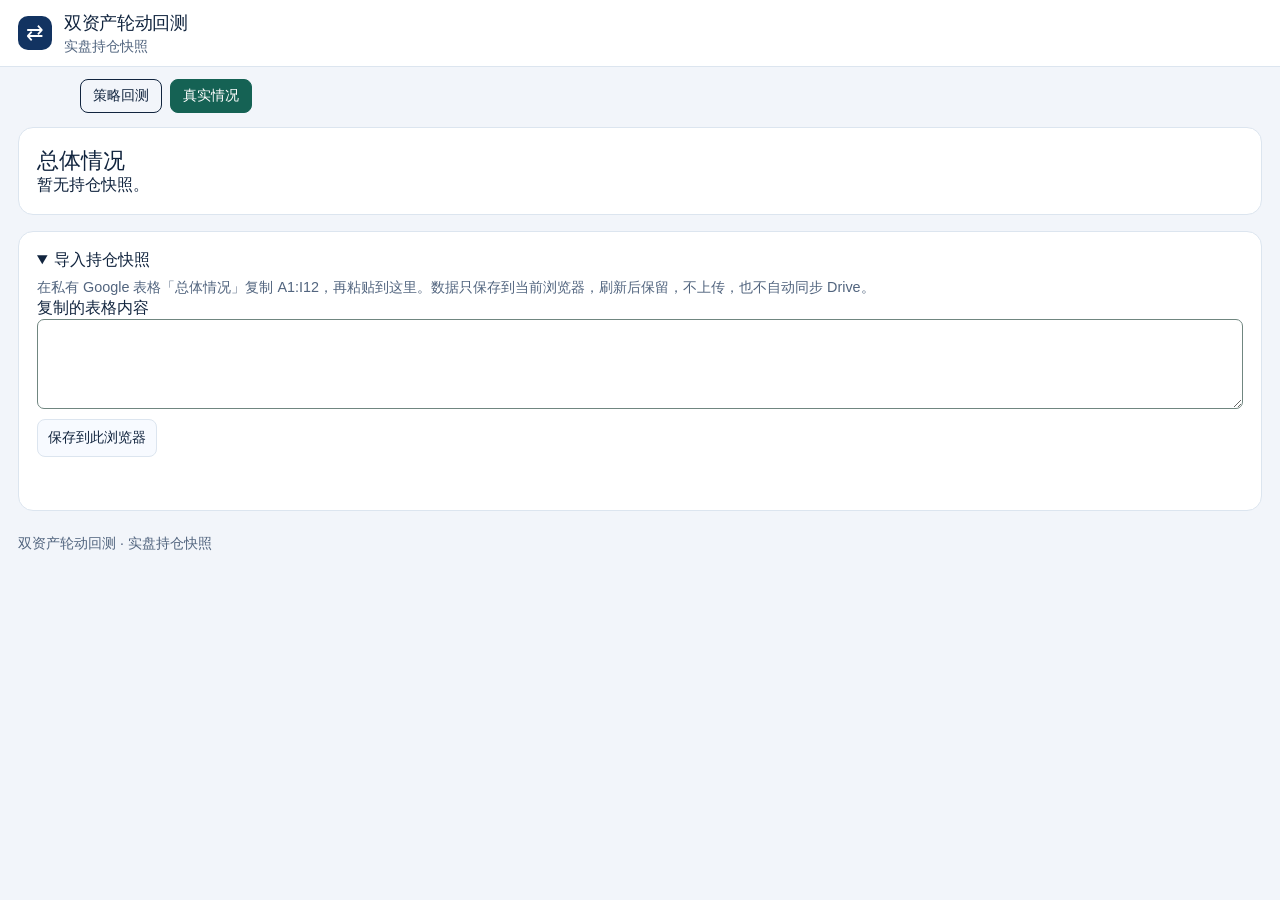
==== live.html @ f62b2417 "Add local-only live holdings view" ====
<!doctype html><html lang="zh-Hans"><head><meta charset="utf-8"><meta name="viewport" content="width=device-width,initial-scale=1"><meta http-equiv="Content-Security-Policy" content="default-src 'none'; script-src 'self'; style-src 'self'; connect-src 'none'; base-uri 'none'; form-action 'none'"><title>真实情况｜双资</title><link rel="stylesheet" href="style-free-pair.css"><link rel="stylesheet" href="live-snapshot.css"><script src="live-snapshot.js" defer></script></head><body><header><div class="shell brand"><span class="logo" aria-hidden="true">⇄</span><div class="brand-copy"><h1>双资产轮动回测</h1><p class="period">实盘持仓快照</p></div></div></header>
<nav class="shell workspace-tabs" aria-label="双资工作区"><a href="./">策略回测</a><a href="live.html" aria-current="page">真实情况</a></nav>
<main class="shell">
<section class="panel live-card"><h2>总体情况</h2><p id="snapshot-empty">暂无持仓快照。</p><div id="snapshot-view" hidden><p class="muted" id="snapshot-date"></p><dl class="live-kpis" id="snapshot-totals"></dl><div class="scroll"><table aria-label="实盘持仓"><thead><tr><th>标的</th><th>持仓</th><th>可卖</th><th>现价</th><th>券商成本</th><th>市值</th><th>持仓盈亏</th><th>持仓收益率</th></tr></thead><tbody id="snapshot-positions"></tbody></table></div></div></section>
<section class="panel live-card"><details id="snapshot-import" open><summary><strong>导入持仓快照</strong></summary><p class="muted">在私有 Google 表格「总体情况」复制 A1:I12，再粘贴到这里。数据只保存到当前浏览器，刷新后保留，不上传，也不自动同步 Drive。</p><label for="snapshot-input">复制的表格内容</label><textarea id="snapshot-input" rows="4" autocomplete="off" spellcheck="false"></textarea><div><button id="snapshot-save" type="button">保存到此浏览器</button><button id="snapshot-clear" type="button" hidden>清除浏览器副本</button></div></details><p id="snapshot-status" class="live-status" role="status" aria-live="polite"></p></section>
<noscript>请启用 JavaScript 导入本机持仓快照。</noscript></main><footer class="shell">双资产轮动回测 · 实盘持仓快照</footer></body></html>
---- style-free-pair.css ----
:root{color-scheme:light;--bg:#f2f5fa;--ink:#11243e;--muted:#52657f;--line:#dce5ef;--blue:#1555bd;--soft:#edf4ff;--orange:#a34a1c;font-family:Inter,-apple-system,BlinkMacSystemFont,"PingFang SC","Microsoft YaHei",sans-serif;color:var(--ink);background:var(--bg);font-synthesis:none}*{box-sizing:border-box}body{margin:0;font-size:1rem}h1,h2,p{margin:0}button,input{font:inherit}button{cursor:pointer;color:inherit}a{color:var(--blue);text-underline-offset:3px}.shell{width:min(1120px,calc(100% - 48px));margin-inline:auto}header{background:white;border-bottom:1px solid var(--line)}.brand{display:flex;gap:12px;align-items:center;min-height:62px;font-weight:750}.brand small{margin-left:10px;font-weight:500;color:var(--muted);font-size:.875rem}.logo{display:grid;place-items:center;border-radius:10px;background:#123361;color:white;width:34px;height:34px;font-size:1.3rem}.scope{margin-left:auto;color:#365679;background:#edf3fa;padding:6px 10px;border-radius:20px;font-size:.875rem}.intro{padding:40px 0 24px}.eyebrow{color:#315e9b;font-size:.875rem;font-weight:750;letter-spacing:.1em}.intro h1{font-size:clamp(2rem,5vw,3.4rem);line-height:1.1;margin:10px 0 12px;letter-spacing:-.05em}.subtitle{font-size:1.14rem;font-weight:650}.period{color:var(--muted);margin-top:9px;font-size:.94rem}.panel{background:white;border:1px solid var(--line);border-radius:15px}.controls,.chart-panel,.table-panel,.note{padding:22px;margin-bottom:16px}.ctl,.section-top{display:flex;justify-content:space-between;align-items:center;gap:12px}.ctl label{font-size:1.12rem;font-weight:750}.muted{color:var(--muted);font-size:.9rem;line-height:1.55;margin-top:5px}.input{display:flex;align-items:center;gap:8px;white-space:nowrap;color:var(--muted);font-size:.9rem}.input input{color:var(--ink);width:105px;min-height:42px;border:1px solid #b9c8d9;border-radius:8px;text-align:center;font-variant-numeric:tabular-nums}.controls input[type=range]{width:100%;margin:18px 0 1px;accent-color:var(--blue);cursor:pointer}.ticks{display:flex;justify-content:space-between;font-variant-numeric:tabular-nums;color:var(--muted);font-size:.875rem}.presets{display:flex;flex-wrap:wrap;gap:8px;margin-top:15px}button{border:1px solid var(--line);background:#f7faff;border-radius:8px;padding:7px 10px;font-size:.875rem;min-height:38px}button:hover,button.active{border-color:#5c87cc;background:var(--soft);color:#143e7e}button:focus-visible,input:focus-visible,a:focus-visible{outline:2px solid #1253ae;outline-offset:3px}.metrics{display:grid;grid-template-columns:repeat(4,1fr);gap:14px;margin:0 0 16px}.metrics article{padding:17px}.metrics p{font-size:.94rem;color:var(--muted);font-weight:650}.metrics strong{font-size:clamp(1.5rem,3vw,2.2rem);line-height:1.25;display:block;letter-spacing:-.035em;margin:6px 0 4px;font-variant-numeric:tabular-nums}.accent{color:var(--blue)}.metrics small{font-size:.875rem;color:var(--muted)}h2{font-size:1.35rem;margin-top:4px}.legend{display:flex;flex-wrap:wrap;gap:14px;font-size:.875rem}.legend span{display:flex;align-items:center;gap:6px}.legend i{width:19px;border-top:3px solid #1d62d6;border-radius:2px}.legend span+span i{border-top:2px dashed #718198}.graph{margin-top:12px;background:#f8fbff;border-radius:10px;overflow:hidden}.graph svg{display:block;width:100%;height:clamp(195px,34vw,342px);touch-action:pan-y}.readout{min-height:25px;display:flex;flex-wrap:wrap;gap:6px 18px;color:#294966;font-size:.875rem;font-variant-numeric:tabular-nums;padding-top:8px}.chart-panel #graph-summary{margin-top:7px}.cols{display:grid;grid-template-columns:1.16fr 1fr;gap:16px}.scroll{overflow:auto;margin-top:12px}table{border-collapse:collapse;width:100%;text-align:left;font-size:.9rem;font-variant-numeric:tabular-nums;white-space:nowrap}th,td{padding:10px 8px;border-bottom:1px solid var(--line)}th{font-weight:650;color:var(--muted);background:#f4f8fd}tr:last-child td{border-bottom:0}.threshold-button{font-weight:750;padding:5px 8px;min-height:33px}.warn{color:var(--orange)}.note p{margin-top:9px;line-height:1.65;color:var(--muted)}.note .sources{font-size:.875rem}footer{padding:8px 0 24px;color:var(--muted);font-size:.875rem}.sr{position:absolute;width:1px;height:1px;margin:-1px;clip-path:inset(50%);overflow:hidden}.sr:focus{position:static;width:100%;height:auto;margin:6px 0;clip-path:none}@media(max-width:680px){.shell{width:calc(100% - 28px)}.brand small{display:none}.intro{padding-top:29px}.metrics{grid-template-columns:repeat(2,1fr);gap:9px}.cols{grid-template-columns:1fr;gap:0}.controls,.chart-panel,.table-panel,.note{padding:14px}.metrics article{padding:13px}.chart-panel .section-top{align-items:flex-start;flex-direction:column}.legend{gap:9px}.scope{font-size:.8rem}.input input{width:86px}th,td{padding:9px 6px}}
/* Chart-first workspace */
header .brand,main.shell,footer.shell{width:calc(100% - 36px);max-width:1800px}.brand{gap:12px;min-height:66px;flex-wrap:wrap;padding:8px 0}.brand-copy h1{font-size:1.12rem;letter-spacing:-.02em}.brand-copy .period{font-weight:500;font-size:.875rem;margin-top:3px}.panel-nav{margin-left:auto;display:flex;gap:7px}.panel-nav button{background:#fff}.panel-nav button[aria-expanded=true]{color:#133e79;background:#eaf2ff;border-color:#8aa8d5}.terminal{display:flex;flex-direction:column;height:calc(100vh - 104px);height:calc(100dvh - 104px);min-height:450px;margin:14px 0 16px;overflow:hidden;background:white}.terminal-bar,.terminal-info,.terminal-foot{display:flex;align-items:center;justify-content:space-between;gap:10px;flex-shrink:0;padding:8px 12px}.terminal-bar{border-bottom:1px solid var(--line);background:#f8faff}.terminal-info{flex-wrap:wrap;min-height:50px}.instrument-tabs,.periods{display:flex;gap:5px;flex-wrap:wrap}.instrument-tabs button[aria-pressed=true],.periods button[aria-pressed=true]{border-color:#5880bd;background:#e7f0ff;color:#133f80;font-weight:700}.full{white-space:nowrap}.periods button{min-height:30px;font-size:.875rem;padding:4px 7px}.terminal .readout{display:block;padding:0;min-height:0;font-size:.94rem;color:#273e58;font-weight:600}.terminal-foot{padding-top:6px;border-top:1px solid var(--line);font-size:.875rem;color:var(--muted);flex-wrap:wrap}.tv-frame{flex:1;min-height:0;min-width:0;overflow:hidden}.terminal:fullscreen,.terminal.full-fallback{height:100%;min-height:0;width:100%;max-width:none;border-radius:0;margin:0;border:0;background:white}.terminal.full-fallback{position:fixed;inset:0;z-index:1000}body.fallback-open{overflow:hidden}.disclosure{margin-bottom:12px;scroll-margin-top:12px}.disclosure summary{padding:15px 16px;cursor:pointer;font-weight:650}.disclosure summary span{margin-left:12px;color:var(--muted);font-size:.875rem;font-weight:400}.disclosure[open] summary{border-bottom:1px solid var(--line)}.fold-body{padding:12px 12px 0}.fold-body>section,.fold-body .cols>section,.fold-body>.metrics{margin-bottom:12px}.fold-body .cols{gap:12px}.fold-body .metrics{gap:12px}
@media(max-width:680px){header .brand,main.shell,footer.shell{width:calc(100% - 18px)}.brand{gap:7px}.brand-copy h1{font-size:1rem}.brand-copy .period{font-size:.8rem}.panel-nav{width:100%;margin:0}.panel-nav button{flex:1;min-height:34px}.terminal{height:calc(100dvh - 125px);min-height:410px;margin-top:9px}.terminal-bar,.terminal-info,.terminal-foot{padding:7px 6px;gap:6px}.terminal-bar{align-items:flex-start}.instrument-tabs{gap:4px}.instrument-tabs button,.full{font-size:.82rem;padding:5px 6px;min-height:35px}.terminal .readout{font-size:.85rem;line-height:1.45}.terminal-foot{font-size:.8rem}.disclosure summary{padding:12px}.disclosure summary span{margin-left:6px}}
.quote-readout{min-width:0}.daily-readout{display:flex;flex-wrap:wrap;gap:3px 13px;margin-top:5px;color:var(--muted);font-size:.875rem;line-height:1.45;font-variant-numeric:tabular-nums}.daily-readout[hidden]{display:none}.daily-readout span{white-space:nowrap}.daily-readout strong{color:var(--ink);margin-left:2px}.daily-readout strong[data-sign=up]{color:#a52b38}.daily-readout strong[data-sign=down]{color:#12634e}
.terminal-tools{display:flex;align-items:center;gap:5px;white-space:nowrap}.terminal-tools details{position:relative}.terminal-tools summary{list-style:none;cursor:pointer;padding:7px 9px;border:1px solid var(--line);border-radius:8px;background:#f7faff;font-size:.875rem;min-height:38px;display:grid;place-items:center}.terminal-tools summary::-webkit-details-marker{display:none}.terminal-tools summary:focus-visible,.tv-frame:focus-visible{outline:2px solid #1253ae;outline-offset:-2px}.keyboard-card{position:absolute;right:0;top:calc(100% + 6px);z-index:5;background:#fff;border:1px solid var(--line);border-radius:10px;padding:12px;box-shadow:0 8px 20px #183a6426;min-width:265px;max-width:calc(100vw - 55px);white-space:normal;font-size:.875rem;color:var(--muted);line-height:1.6}.keyboard-card p+p{margin-top:5px}.keyboard-card kbd{font:inherit;font-weight:650;color:var(--ink);background:#edf3fa;border-radius:4px;padding:1px 4px;white-space:nowrap}@media(max-width:680px){.terminal-tools summary{min-height:35px;font-size:.82rem;padding:5px 6px}}
.stock-views{position:relative}.stock-views summary{list-style:none;display:flex;gap:5px;align-items:center;cursor:pointer;padding:7px 10px;min-height:38px;border:1px solid var(--line);border-radius:8px;background:#f7faff;font-size:.875rem;white-space:nowrap}.stock-views summary::-webkit-details-marker{display:none}.stock-views summary::after{content:"";width:6px;height:6px;margin:0 2px 3px 3px;border-right:1px solid currentColor;border-bottom:1px solid currentColor;transform:rotate(45deg)}.stock-views[open] summary::after{margin-bottom:-2px;transform:rotate(225deg)}.stock-views summary:focus-visible{outline:2px solid #1253ae;outline-offset:2px}.stock-options{display:grid;gap:5px;position:absolute;z-index:6;left:0;top:calc(100% + 6px);width:max-content;background:white;border:1px solid var(--line);border-radius:10px;padding:6px;box-shadow:0 8px 20px #183a6426}.stock-options button{text-align:left;white-space:nowrap}@media(max-width:680px){.stock-views summary{padding:5px 6px;min-height:35px;font-size:.82rem}}
.daily-readout{align-items:center}.daily-readout .daily-status{display:inline-flex;align-items:center;min-height:23px;padding:0 6px;border-radius:5px;background:#f2e7ff;color:#6420bf;font-weight:700;white-space:nowrap}.daily-readout .daily-status[hidden]{display:none}.daily-status[data-kind=blocked]{background:#ffebd2;color:#ab4300}.daily-status[data-kind=trade]{background:#d5fae8;color:#006749}
.model-switch{display:flex;gap:5px;align-items:center;flex-wrap:wrap;margin-right:auto}.model-switch button[aria-pressed=true]{color:#075d43;background:#d5fae8;border-color:#78bda3;font-weight:700}.model-switch #threshold-current{font-size:.875rem;color:#52657f;white-space:nowrap;margin-left:3px}.account-readout{font-size:.875rem;color:var(--muted);font-variant-numeric:tabular-nums;margin-top:4px}.account-readout[hidden], [data-for-mode][hidden]{display:none}.terminal-bar{flex-wrap:wrap}@media(max-width:680px){.model-switch{order:3;width:100%}.model-switch button{font-size:.82rem;min-height:31px;padding:4px 7px}.account-readout{font-size:.8rem}}
.account-readout strong[data-sign=up]{color:#a52b38}.account-readout strong[data-sign=down]{color:#12634e}
.asset-legend{display:flex;gap:5px;flex-wrap:wrap}.asset-legend[hidden]{display:none}
.instrument-tabs .asset-legend button{background:#fff;border:1px solid var(--asset-color);color:var(--asset-color);font-variant-numeric:tabular-nums;white-space:nowrap}
.instrument-tabs .asset-legend button[aria-pressed=false]{border-style:dashed}
.instrument-tabs .asset-legend button[aria-pressed=true]{background:color-mix(in srgb,var(--asset-color) 9%,white)}

.projection{margin-top:20px}.projection td{white-space:nowrap}

#asset-pair{font:inherit;font-size:.875rem;color:var(--ink);background:#f7faff;border:1px solid var(--line);border-radius:8px;padding:5px 7px;min-height:35px;max-width:100%;cursor:pointer}

.asset-tip-anchor{position:relative;display:inline-flex}
.asset-tip{display:none;position:absolute;z-index:10;left:50%;top:calc(100% + 5px);transform:translateX(-50%);width:max-content;max-width:calc(100vw - 24px);padding:5px 9px;border-radius:5px;background:#182942;color:#fff;font-size:.8rem;font-weight:600;line-height:1.4;pointer-events:none;white-space:nowrap}
.asset-tip-anchor:hover .asset-tip,.asset-tip-anchor button:focus-visible + .asset-tip{display:block}

.instrument-tabs #hold-gap-toggle{color:#09665b;border-color:#51a99d;white-space:nowrap;font-variant-numeric:tabular-nums}
.instrument-tabs #hold-gap-toggle[aria-pressed=false]{border-style:dashed;background:#fff}
.instrument-tabs #hold-gap-toggle[aria-pressed=true]{border-style:solid;background:#e5f6f2}

.pair-settings{display:flex;flex-wrap:wrap;gap:.6rem 1rem;margin-bottom:16px}.pair-settings label{display:flex;align-items:center;gap:.4rem;font-size:.875rem;min-width:0}.pair-settings select{font:inherit;min-width:0;max-width:100%;padding:5px 7px;background:#f7faff;color:var(--ink);border:1px solid var(--line);border-radius:8px}
---- live-snapshot.css ----
.workspace-tabs{display:flex;gap:8px;margin:12px auto 14px;flex-wrap:wrap}.workspace-tabs a{padding:7px 12px;border:1px solid currentColor;border-radius:8px;color:inherit;text-decoration:none;font-size:.875rem}.workspace-tabs a[aria-current="page"]{background:#156254;border-color:#156254;color:white}.workspace-tabs a:focus-visible{outline:2px solid #19a38b;outline-offset:2px}.live-card{padding:18px;margin:0 0 16px}.live-card h2{margin-top:0}.live-kpis{display:grid;grid-template-columns:repeat(auto-fit,minmax(135px,1fr));gap:14px;margin:15px 0}.live-kpis dt{font-size:.82rem;margin-bottom:5px}.live-kpis dd{font-size:1.16rem;margin:0;font-variant-numeric:tabular-nums;font-weight:650}.live-card textarea{box-sizing:border-box;width:100%;padding:8px;border:1px solid #708680;border-radius:7px;font:inherit;color:inherit;background:transparent;resize:vertical}.live-card summary,.live-card button{cursor:pointer}.live-card button{margin:6px 8px 0 0}.live-status{min-height:1.4em;margin:6px 0}.live-card th,.live-card td{white-space:nowrap}.live-card [hidden]{display:none!important}
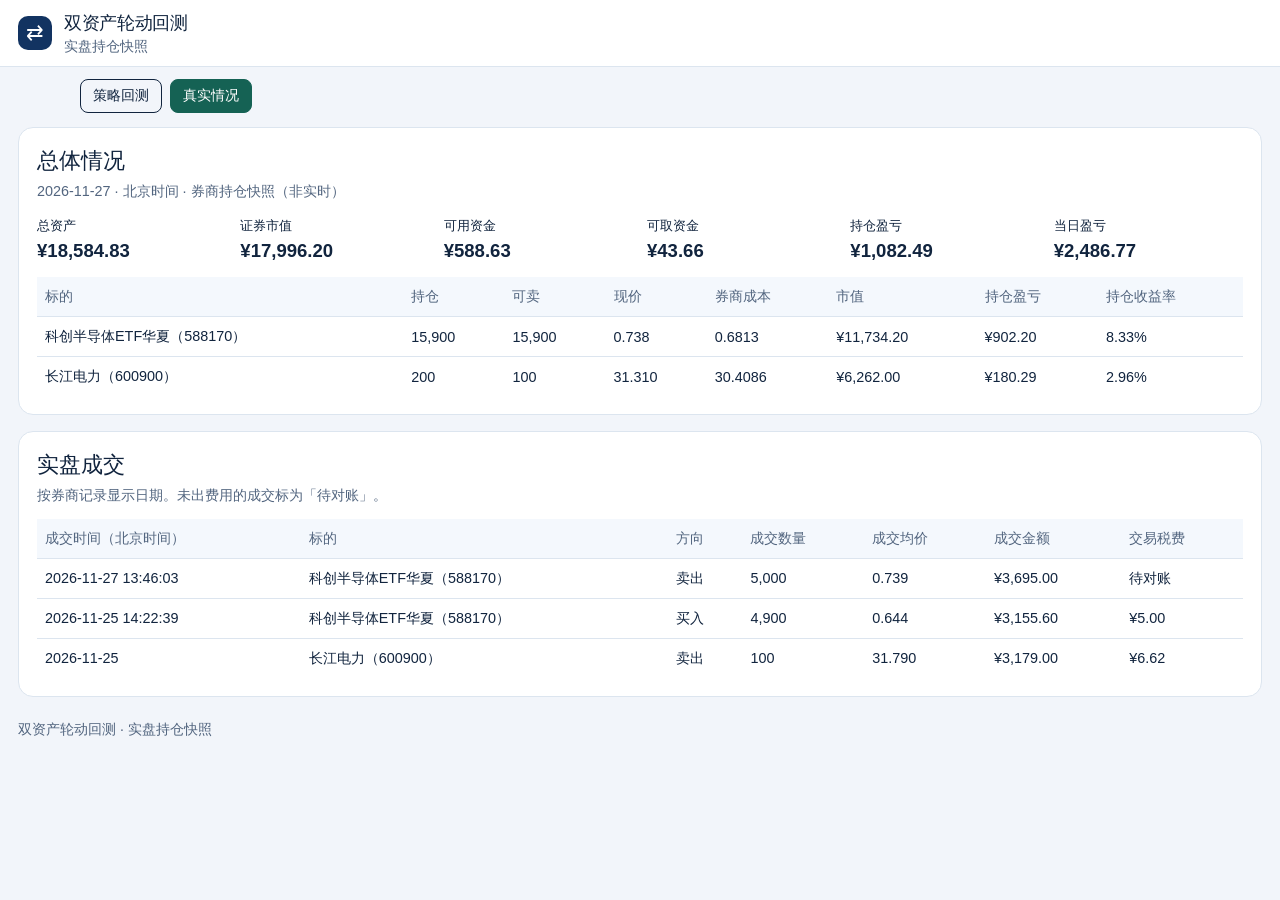
==== commit d98a5ab5: "Sync confirmed live holdings and trades" ====
--- a/live.html
+++ b/live.html
@@ -1,6 +1,6 @@
-<!doctype html><html lang="zh-Hans"><head><meta charset="utf-8"><meta name="viewport" content="width=device-width,initial-scale=1"><meta http-equiv="Content-Security-Policy" content="default-src 'none'; script-src 'self'; style-src 'self'; connect-src 'none'; base-uri 'none'; form-action 'none'"><title>真实情况｜双资</title><link rel="stylesheet" href="style-free-pair.css"><link rel="stylesheet" href="live-snapshot.css"><script src="live-snapshot.js" defer></script></head><body><header><div class="shell brand"><span class="logo" aria-hidden="true">⇄</span><div class="brand-copy"><h1>双资产轮动回测</h1><p class="period">实盘持仓快照</p></div></div></header>
+<!doctype html><html lang="zh-Hans"><head><meta charset="utf-8"><meta name="viewport" content="width=device-width,initial-scale=1"><meta http-equiv="Content-Security-Policy" content="default-src 'none'; script-src 'self'; style-src 'self'; connect-src 'self'; base-uri 'none'; form-action 'none'"><title>真实情况｜双资</title><link rel="stylesheet" href="style-free-pair.css"><link rel="stylesheet" href="live-snapshot.css"><script src="live-public.js" defer></script></head><body><header><div class="shell brand"><span class="logo" aria-hidden="true">⇄</span><div class="brand-copy"><h1>双资产轮动回测</h1><p class="period">实盘持仓快照</p></div></div></header>
 <nav class="shell workspace-tabs" aria-label="双资工作区"><a href="./">策略回测</a><a href="live.html" aria-current="page">真实情况</a></nav>
 <main class="shell">
-<section class="panel live-card"><h2>总体情况</h2><p id="snapshot-empty">暂无持仓快照。</p><div id="snapshot-view" hidden><p class="muted" id="snapshot-date"></p><dl class="live-kpis" id="snapshot-totals"></dl><div class="scroll"><table aria-label="实盘持仓"><thead><tr><th>标的</th><th>持仓</th><th>可卖</th><th>现价</th><th>券商成本</th><th>市值</th><th>持仓盈亏</th><th>持仓收益率</th></tr></thead><tbody id="snapshot-positions"></tbody></table></div></div></section>
-<section class="panel live-card"><details id="snapshot-import" open><summary><strong>导入持仓快照</strong></summary><p class="muted">在私有 Google 表格「总体情况」复制 A1:I12，再粘贴到这里。数据只保存到当前浏览器，刷新后保留，不上传，也不自动同步 Drive。</p><label for="snapshot-input">复制的表格内容</label><textarea id="snapshot-input" rows="4" autocomplete="off" spellcheck="false"></textarea><div><button id="snapshot-save" type="button">保存到此浏览器</button><button id="snapshot-clear" type="button" hidden>清除浏览器副本</button></div></details><p id="snapshot-status" class="live-status" role="status" aria-live="polite"></p></section>
-<noscript>请启用 JavaScript 导入本机持仓快照。</noscript></main><footer class="shell">双资产轮动回测 · 实盘持仓快照</footer></body></html>+<section class="panel live-card"><h2>总体情况</h2><p id="snapshot-empty">正在载入实盘记录…</p><div id="snapshot-view" hidden><p class="muted" id="snapshot-date"></p><dl class="live-kpis" id="snapshot-totals"></dl><div class="scroll"><table aria-label="实盘持仓"><thead><tr><th>标的</th><th>持仓</th><th>可卖</th><th>现价</th><th>券商成本</th><th>市值</th><th>持仓盈亏</th><th>持仓收益率</th></tr></thead><tbody id="snapshot-positions"></tbody></table></div></div></section>
+<section class="panel live-card"><h2>实盘成交</h2><p class="muted">按券商记录显示日期。未出费用的成交标为「待对账」。</p><div class="scroll"><table aria-label="实盘成交"><thead><tr><th>成交时间（北京时间）</th><th>标的</th><th>方向</th><th>成交数量</th><th>成交均价</th><th>成交金额</th><th>交易税费</th></tr></thead><tbody id="public-trades"></tbody></table></div></section>
+<noscript>请启用 JavaScript 查看实盘快照。</noscript></main><footer class="shell">双资产轮动回测 · 实盘持仓快照</footer></body></html>
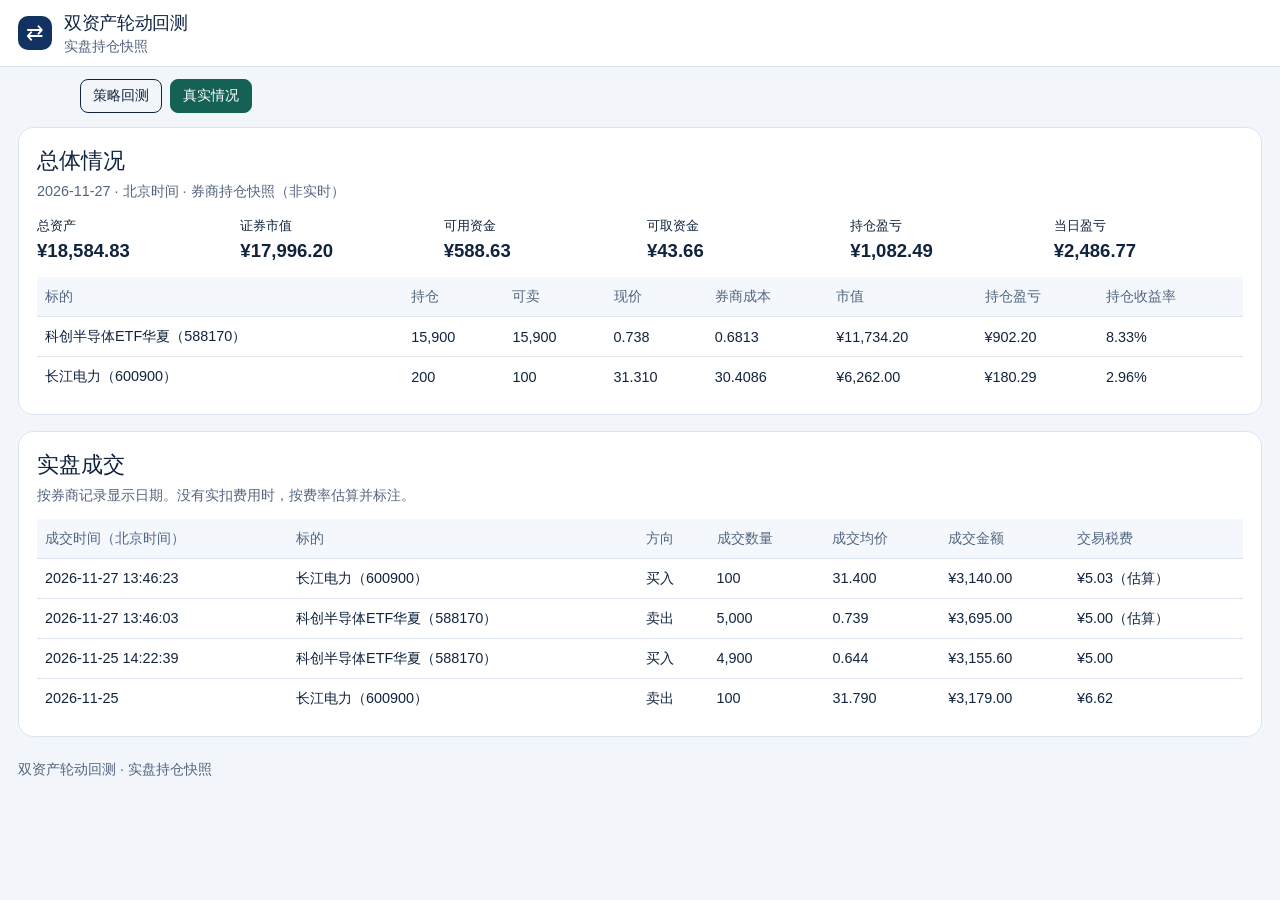
==== commit 96518572: "Sync both confirmed fills and mark estimated fees" ====
--- a/live.html
+++ b/live.html
@@ -1,6 +1,6 @@
-<!doctype html><html lang="zh-Hans"><head><meta charset="utf-8"><meta name="viewport" content="width=device-width,initial-scale=1"><meta http-equiv="Content-Security-Policy" content="default-src 'none'; script-src 'self'; style-src 'self'; connect-src 'self'; base-uri 'none'; form-action 'none'"><title>真实情况｜双资</title><link rel="stylesheet" href="style-free-pair.css"><link rel="stylesheet" href="live-snapshot.css"><script src="live-public.js" defer></script></head><body><header><div class="shell brand"><span class="logo" aria-hidden="true">⇄</span><div class="brand-copy"><h1>双资产轮动回测</h1><p class="period">实盘持仓快照</p></div></div></header>
+<!doctype html><html lang="zh-Hans"><head><meta charset="utf-8"><meta name="viewport" content="width=device-width,initial-scale=1"><meta http-equiv="Content-Security-Policy" content="default-src 'none'; script-src 'self'; style-src 'self'; connect-src 'self'; base-uri 'none'; form-action 'none'"><title>真实情况｜双资</title><link rel="stylesheet" href="style-free-pair.css"><link rel="stylesheet" href="live-snapshot.css"><script src="live-public-v2.js" defer></script></head><body><header><div class="shell brand"><span class="logo" aria-hidden="true">⇄</span><div class="brand-copy"><h1>双资产轮动回测</h1><p class="period">实盘持仓快照</p></div></div></header>
 <nav class="shell workspace-tabs" aria-label="双资工作区"><a href="./">策略回测</a><a href="live.html" aria-current="page">真实情况</a></nav>
 <main class="shell">
 <section class="panel live-card"><h2>总体情况</h2><p id="snapshot-empty">正在载入实盘记录…</p><div id="snapshot-view" hidden><p class="muted" id="snapshot-date"></p><dl class="live-kpis" id="snapshot-totals"></dl><div class="scroll"><table aria-label="实盘持仓"><thead><tr><th>标的</th><th>持仓</th><th>可卖</th><th>现价</th><th>券商成本</th><th>市值</th><th>持仓盈亏</th><th>持仓收益率</th></tr></thead><tbody id="snapshot-positions"></tbody></table></div></div></section>
-<section class="panel live-card"><h2>实盘成交</h2><p class="muted">按券商记录显示日期。未出费用的成交标为「待对账」。</p><div class="scroll"><table aria-label="实盘成交"><thead><tr><th>成交时间（北京时间）</th><th>标的</th><th>方向</th><th>成交数量</th><th>成交均价</th><th>成交金额</th><th>交易税费</th></tr></thead><tbody id="public-trades"></tbody></table></div></section>
+<section class="panel live-card"><h2>实盘成交</h2><p class="muted">按券商记录显示日期。没有实扣费用时，按费率估算并标注。</p><div class="scroll"><table aria-label="实盘成交"><thead><tr><th>成交时间（北京时间）</th><th>标的</th><th>方向</th><th>成交数量</th><th>成交均价</th><th>成交金额</th><th>交易税费</th></tr></thead><tbody id="public-trades"></tbody></table></div></section>
 <noscript>请启用 JavaScript 查看实盘快照。</noscript></main><footer class="shell">双资产轮动回测 · 实盘持仓快照</footer></body></html>
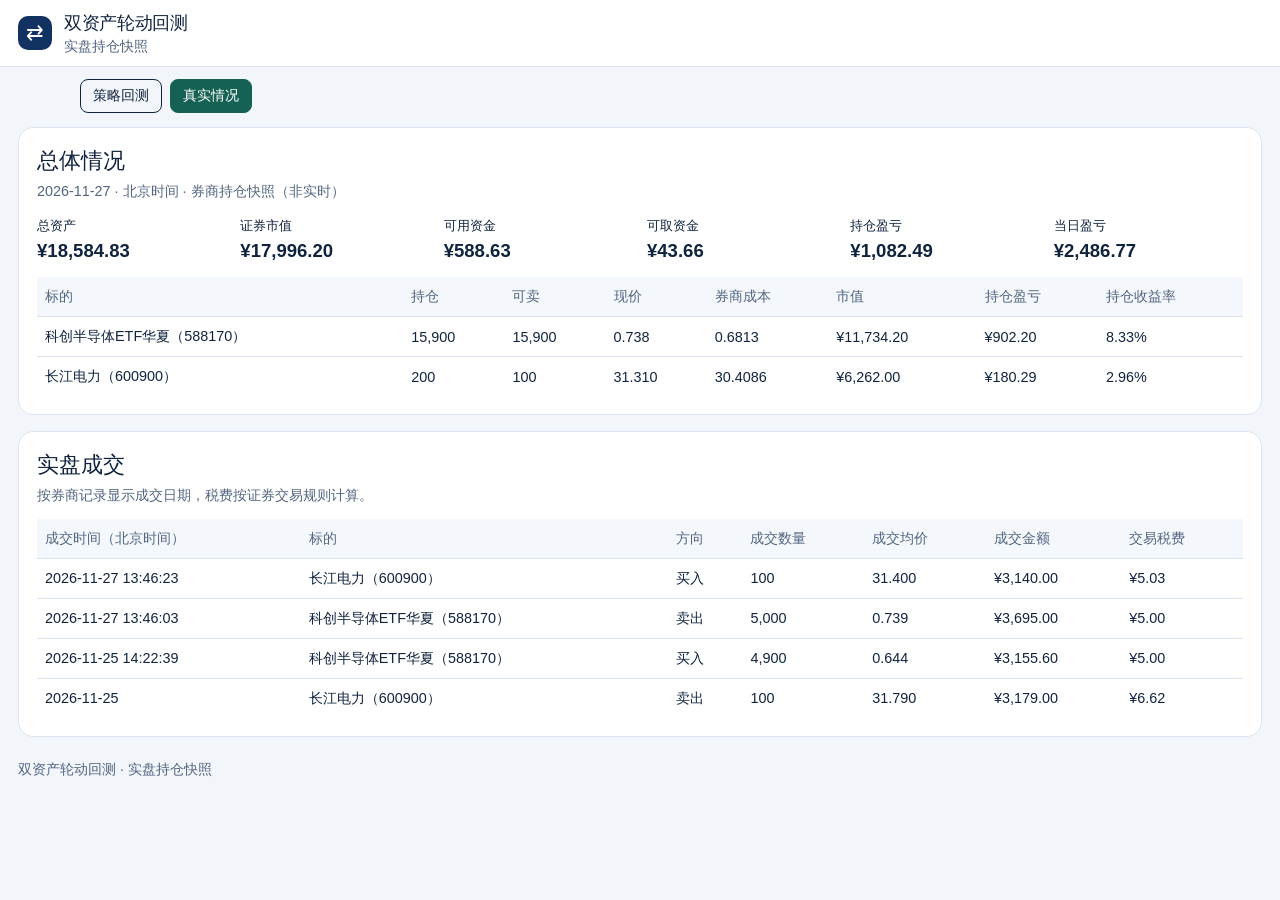
==== commit 84813186: "Show trading charges without estimate labels" ====
--- a/live.html
+++ b/live.html
@@ -1,6 +1,6 @@
-<!doctype html><html lang="zh-Hans"><head><meta charset="utf-8"><meta name="viewport" content="width=device-width,initial-scale=1"><meta http-equiv="Content-Security-Policy" content="default-src 'none'; script-src 'self'; style-src 'self'; connect-src 'self'; base-uri 'none'; form-action 'none'"><title>真实情况｜双资</title><link rel="stylesheet" href="style-free-pair.css"><link rel="stylesheet" href="live-snapshot.css"><script src="live-public-v2.js" defer></script></head><body><header><div class="shell brand"><span class="logo" aria-hidden="true">⇄</span><div class="brand-copy"><h1>双资产轮动回测</h1><p class="period">实盘持仓快照</p></div></div></header>
+<!doctype html><html lang="zh-Hans"><head><meta charset="utf-8"><meta name="viewport" content="width=device-width,initial-scale=1"><meta http-equiv="Content-Security-Policy" content="default-src 'none'; script-src 'self'; style-src 'self'; connect-src 'self'; base-uri 'none'; form-action 'none'"><title>真实情况｜双资</title><link rel="stylesheet" href="style-free-pair.css"><link rel="stylesheet" href="live-snapshot.css"><script src="live-public-v3.js" defer></script></head><body><header><div class="shell brand"><span class="logo" aria-hidden="true">⇄</span><div class="brand-copy"><h1>双资产轮动回测</h1><p class="period">实盘持仓快照</p></div></div></header>
 <nav class="shell workspace-tabs" aria-label="双资工作区"><a href="./">策略回测</a><a href="live.html" aria-current="page">真实情况</a></nav>
 <main class="shell">
 <section class="panel live-card"><h2>总体情况</h2><p id="snapshot-empty">正在载入实盘记录…</p><div id="snapshot-view" hidden><p class="muted" id="snapshot-date"></p><dl class="live-kpis" id="snapshot-totals"></dl><div class="scroll"><table aria-label="实盘持仓"><thead><tr><th>标的</th><th>持仓</th><th>可卖</th><th>现价</th><th>券商成本</th><th>市值</th><th>持仓盈亏</th><th>持仓收益率</th></tr></thead><tbody id="snapshot-positions"></tbody></table></div></div></section>
-<section class="panel live-card"><h2>实盘成交</h2><p class="muted">按券商记录显示日期。没有实扣费用时，按费率估算并标注。</p><div class="scroll"><table aria-label="实盘成交"><thead><tr><th>成交时间（北京时间）</th><th>标的</th><th>方向</th><th>成交数量</th><th>成交均价</th><th>成交金额</th><th>交易税费</th></tr></thead><tbody id="public-trades"></tbody></table></div></section>
+<section class="panel live-card"><h2>实盘成交</h2><p class="muted">按券商记录显示成交日期，税费按证券交易规则计算。</p><div class="scroll"><table aria-label="实盘成交"><thead><tr><th>成交时间（北京时间）</th><th>标的</th><th>方向</th><th>成交数量</th><th>成交均价</th><th>成交金额</th><th>交易税费</th></tr></thead><tbody id="public-trades"></tbody></table></div></section>
 <noscript>请启用 JavaScript 查看实盘快照。</noscript></main><footer class="shell">双资产轮动回测 · 实盘持仓快照</footer></body></html>
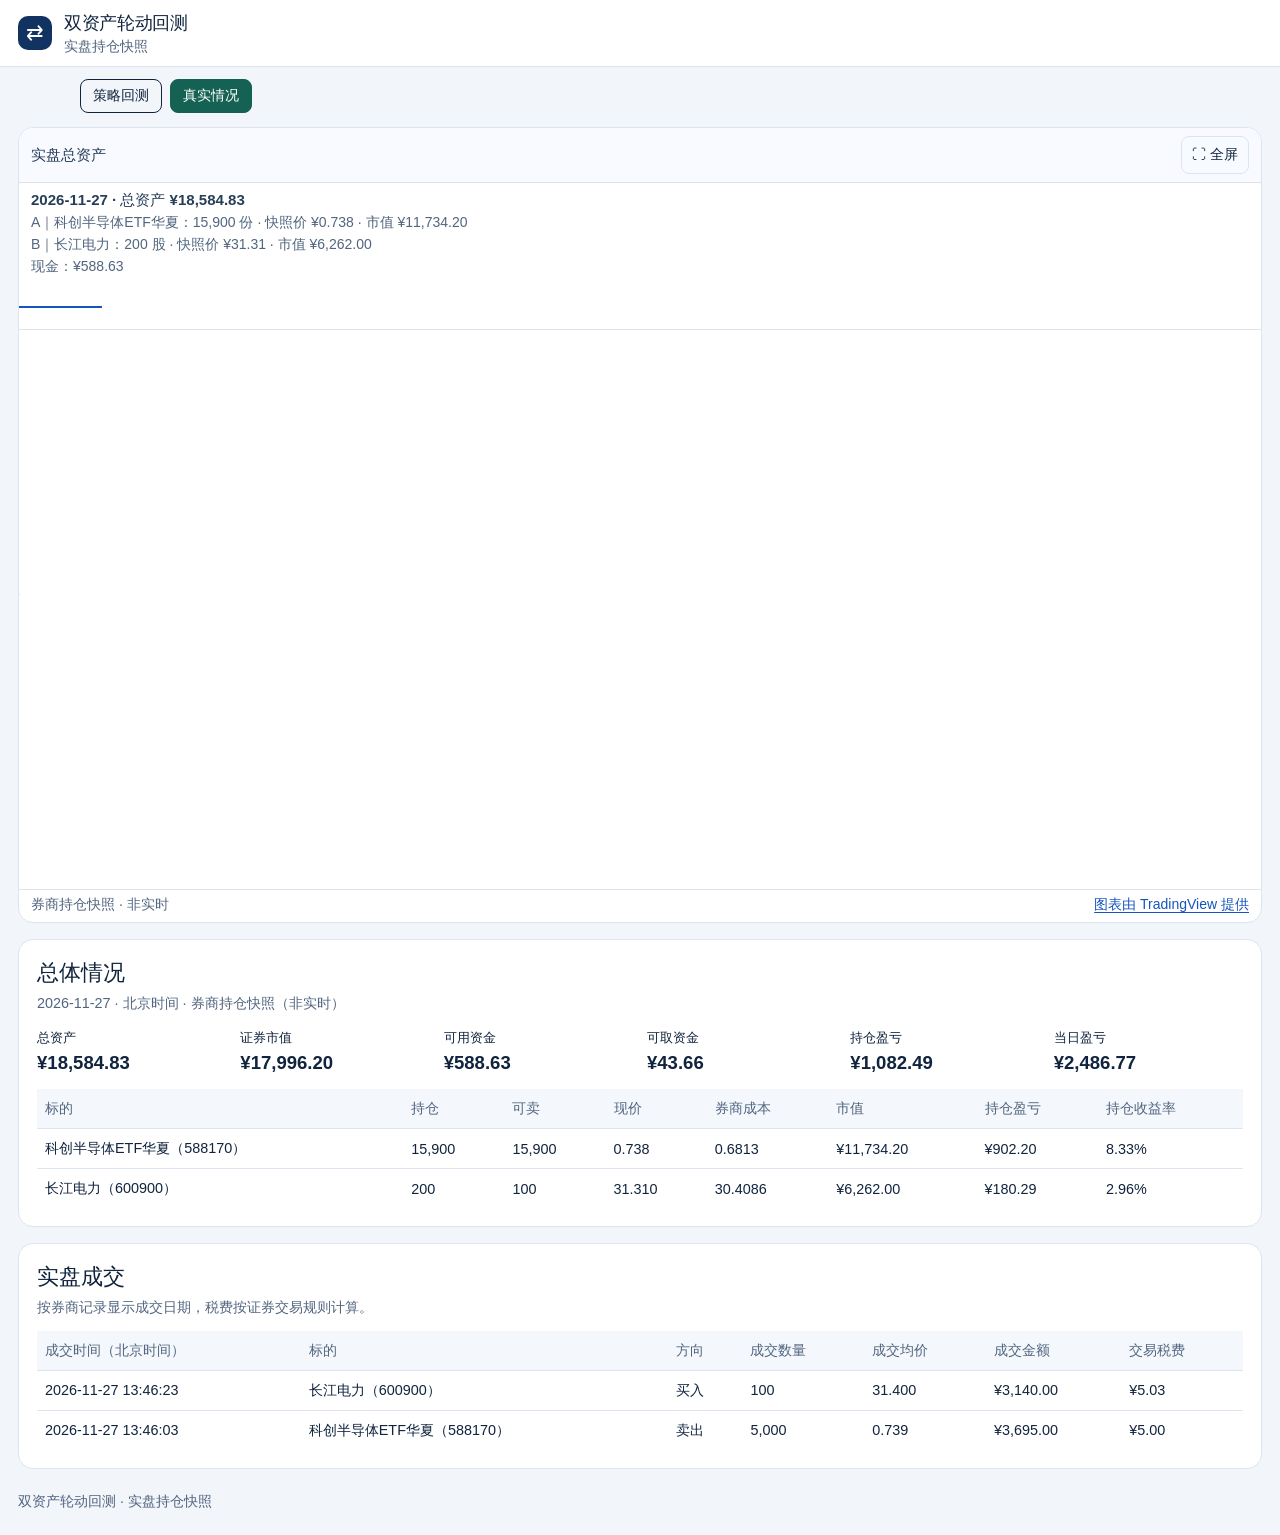
==== commit c8a678b8: "Chart verified live account snapshots with daily holdings" ====
--- a/live.html
+++ b/live.html
@@ -1,6 +1,17 @@
-<!doctype html><html lang="zh-Hans"><head><meta charset="utf-8"><meta name="viewport" content="width=device-width,initial-scale=1"><meta http-equiv="Content-Security-Policy" content="default-src 'none'; script-src 'self'; style-src 'self'; connect-src 'self'; base-uri 'none'; form-action 'none'"><title>真实情况｜双资</title><link rel="stylesheet" href="style-free-pair.css"><link rel="stylesheet" href="live-snapshot.css"><script src="live-public-v3.js" defer></script></head><body><header><div class="shell brand"><span class="logo" aria-hidden="true">⇄</span><div class="brand-copy"><h1>双资产轮动回测</h1><p class="period">实盘持仓快照</p></div></div></header>
+<!doctype html><html lang="zh-Hans"><head><meta charset="utf-8"><meta name="viewport" content="width=device-width,initial-scale=1"><meta http-equiv="Content-Security-Policy" content="default-src 'none'; script-src 'self'; style-src 'self'; connect-src 'self'; base-uri 'none'; form-action 'none'"><title>真实情况｜双资</title><link rel="stylesheet" href="style-free-pair.css"><link rel="stylesheet" href="live-snapshot.css"><script src="vendor/lightweight-charts.js" defer></script><script src="live-chart.js" defer></script></head><body><header><div class="shell brand"><span class="logo" aria-hidden="true">⇄</span><div class="brand-copy"><h1>双资产轮动回测</h1><p class="period">实盘持仓快照</p></div></div></header>
 <nav class="shell workspace-tabs" aria-label="双资工作区"><a href="./">策略回测</a><a href="live.html" aria-current="page">真实情况</a></nav>
 <main class="shell">
+<section class="panel terminal" id="live-terminal" aria-label="实盘资产图表" hidden>
+ <div class="terminal-bar"><div class="readout">实盘总资产</div><button id="live-full" class="full" type="button" aria-pressed="false">⛶ 全屏</button></div>
+ <div class="terminal-info"><div>
+  <div class="readout" id="live-chart-date"></div>
+  <p class="account-readout" id="live-chart-a"></p>
+  <p class="account-readout" id="live-chart-b"></p>
+  <p class="account-readout" id="live-chart-cash"></p>
+ </div></div>
+ <div class="tv-frame" id="live-chart" tabindex="0" aria-label="实盘总资产走势" aria-keyshortcuts="ArrowLeft ArrowRight Home End"></div>
+ <div class="terminal-foot"><span>券商持仓快照 · 非实时</span><a href="https://www.tradingview.com/" rel="noopener noreferrer">图表由 TradingView 提供</a></div>
+</section>
 <section class="panel live-card"><h2>总体情况</h2><p id="snapshot-empty">正在载入实盘记录…</p><div id="snapshot-view" hidden><p class="muted" id="snapshot-date"></p><dl class="live-kpis" id="snapshot-totals"></dl><div class="scroll"><table aria-label="实盘持仓"><thead><tr><th>标的</th><th>持仓</th><th>可卖</th><th>现价</th><th>券商成本</th><th>市值</th><th>持仓盈亏</th><th>持仓收益率</th></tr></thead><tbody id="snapshot-positions"></tbody></table></div></div></section>
 <section class="panel live-card"><h2>实盘成交</h2><p class="muted">按券商记录显示成交日期，税费按证券交易规则计算。</p><div class="scroll"><table aria-label="实盘成交"><thead><tr><th>成交时间（北京时间）</th><th>标的</th><th>方向</th><th>成交数量</th><th>成交均价</th><th>成交金额</th><th>交易税费</th></tr></thead><tbody id="public-trades"></tbody></table></div></section>
 <noscript>请启用 JavaScript 查看实盘快照。</noscript></main><footer class="shell">双资产轮动回测 · 实盘持仓快照</footer></body></html>
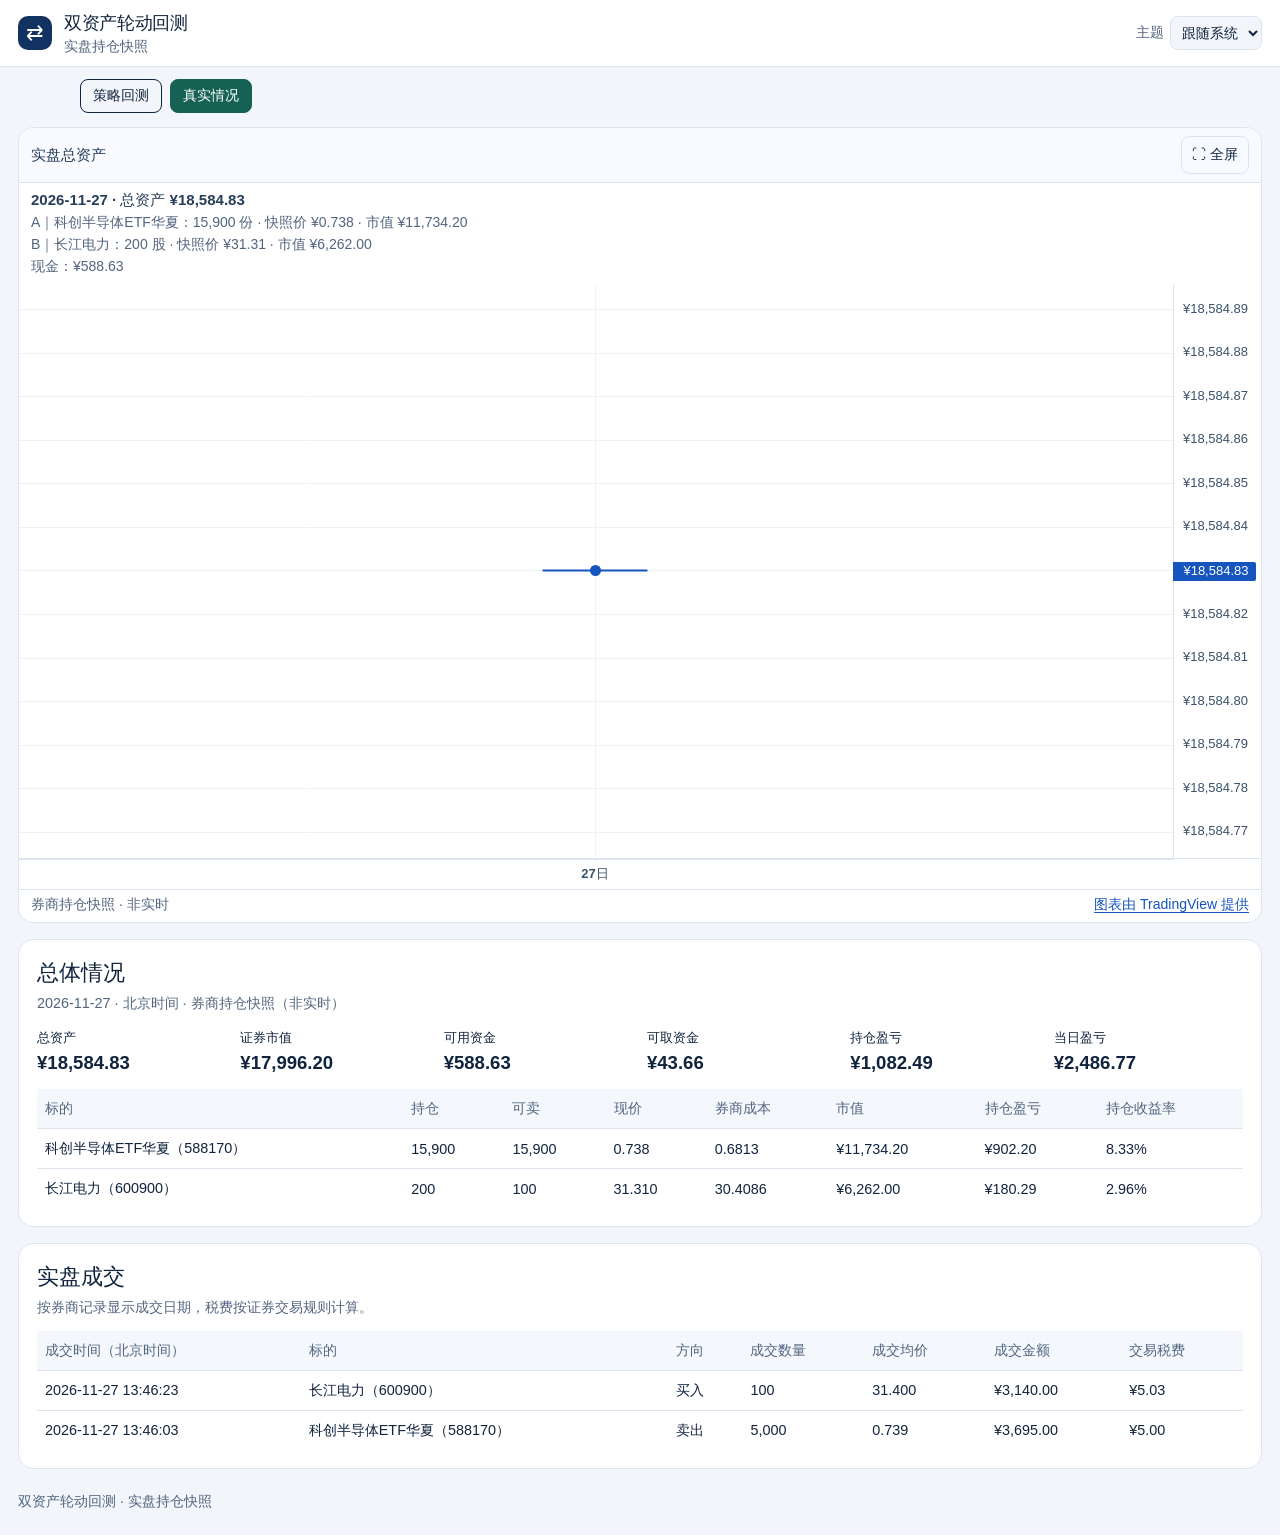
==== commit 819fad64: "Add persistent system, light, and dark theme controls" ====
--- a/live.html
+++ b/live.html
@@ -1,4 +1,4 @@
-<!doctype html><html lang="zh-Hans"><head><meta charset="utf-8"><meta name="viewport" content="width=device-width,initial-scale=1"><meta http-equiv="Content-Security-Policy" content="default-src 'none'; script-src 'self'; style-src 'self'; connect-src 'self'; base-uri 'none'; form-action 'none'"><title>真实情况｜双资</title><link rel="stylesheet" href="style-free-pair.css"><link rel="stylesheet" href="live-snapshot.css"><script src="vendor/lightweight-charts.js" defer></script><script src="live-chart.js" defer></script></head><body><header><div class="shell brand"><span class="logo" aria-hidden="true">⇄</span><div class="brand-copy"><h1>双资产轮动回测</h1><p class="period">实盘持仓快照</p></div></div></header>
+<!doctype html><html lang="zh-Hans"><head><meta charset="utf-8"><meta name="viewport" content="width=device-width,initial-scale=1"><meta http-equiv="Content-Security-Policy" content="default-src 'none'; script-src 'self'; style-src 'self'; connect-src 'self'; base-uri 'none'; form-action 'none'"><title>真实情况｜双资</title><script src="chart-theme.js?v=theme-choice"></script><link rel="stylesheet" href="style-free-pair.css?v=theme-choice"><link rel="stylesheet" href="live-snapshot.css"><script src="vendor/lightweight-charts.js" defer></script><script src="live-chart.js?v=system-theme" defer></script></head><body><header><div class="shell brand"><span class="logo" aria-hidden="true">⇄</span><div class="brand-copy"><h1>双资产轮动回测</h1><p class="period">实盘持仓快照</p></div><label class="theme-choice">主题 <select id="theme-choice" aria-label="主题"><option value="system">跟随系统</option><option value="light">浅色</option><option value="dark">深色</option></select></label></div></header>
 <nav class="shell workspace-tabs" aria-label="双资工作区"><a href="./">策略回测</a><a href="live.html" aria-current="page">真实情况</a></nav>
 <main class="shell">
 <section class="panel terminal" id="live-terminal" aria-label="实盘资产图表" hidden>
--- a/style-free-pair.css
+++ b/style-free-pair.css
@@ -26,3 +26,37 @@
 .instrument-tabs #hold-gap-toggle[aria-pressed=true]{border-style:solid;background:#e5f6f2}
 
 .pair-settings{display:flex;flex-wrap:wrap;gap:.6rem 1rem;margin-bottom:16px}.pair-settings label{display:flex;align-items:center;gap:.4rem;font-size:.875rem;min-width:0}.pair-settings select{font:inherit;min-width:0;max-width:100%;padding:5px 7px;background:#f7faff;color:var(--ink);border:1px solid var(--line);border-radius:8px}
+
+/* Follow the operating system without changing the light palette. */
+
+:root[data-theme="dark"]{color-scheme:dark;--bg:#101722;--surface:#182332;--surface-raised:#1f2d40;--ink:#edf3fa;--muted:#b4c3d6;--line:#344257;--blue:#8ab8ff;--soft:#233d60;--orange:#ffc28d;--focus:#9ac2ff}
+:where(:root[data-theme="dark"]) header,:where(:root[data-theme="dark"]) .panel,:where(:root[data-theme="dark"]) .terminal,:where(:root[data-theme="dark"]) .terminal:fullscreen,:where(:root[data-theme="dark"]) .terminal.full-fallback,:where(:root[data-theme="dark"]) .keyboard-card,:where(:root[data-theme="dark"]) .stock-options{background:var(--surface)}
+:where(:root[data-theme="dark"]) .terminal-bar,:where(:root[data-theme="dark"]) .graph,:where(:root[data-theme="dark"]) th,:where(:root[data-theme="dark"]) .scope,:where(:root[data-theme="dark"]) .keyboard-card kbd{background:var(--surface-raised)}
+:where(:root[data-theme="dark"]) .scope,:where(:root[data-theme="dark"]) .eyebrow,:where(:root[data-theme="dark"]) .terminal .readout{color:var(--ink)}
+:where(:root[data-theme="dark"]) button,:where(:root[data-theme="dark"]) .panel-nav button,:where(:root[data-theme="dark"]) .terminal-tools summary,:where(:root[data-theme="dark"]) .stock-views summary,:where(:root[data-theme="dark"]) .pair-settings select,:where(:root[data-theme="dark"]) #asset-pair,:where(:root[data-theme="dark"]) .input input{background:var(--surface-raised);color:var(--ink);border-color:var(--line)}
+:where(:root[data-theme="dark"]) button:hover,:where(:root[data-theme="dark"]) button.active,:where(:root[data-theme="dark"]) .panel-nav button[aria-expanded=true],:where(:root[data-theme="dark"]) .instrument-tabs button[aria-pressed=true],:where(:root[data-theme="dark"]) .periods button[aria-pressed=true]{background:var(--soft);color:var(--ink);border-color:#7296c4}
+:where(:root[data-theme="dark"]) .terminal-tools summary:focus-visible,:where(:root[data-theme="dark"]) .stock-views summary:focus-visible,:where(:root[data-theme="dark"]) .tv-frame:focus-visible,:where(:root[data-theme="dark"]) button:focus-visible,:where(:root[data-theme="dark"]) input:focus-visible,:where(:root[data-theme="dark"]) a:focus-visible,:where(:root[data-theme="dark"]) select:focus-visible{outline-color:var(--focus)}
+:where(:root[data-theme="dark"]) .daily-readout strong[data-sign=up],:where(:root[data-theme="dark"]) .account-readout strong[data-sign=up]{color:#ff8999}
+:where(:root[data-theme="dark"]) .daily-readout strong[data-sign=down],:where(:root[data-theme="dark"]) .account-readout strong[data-sign=down]{color:#63ddad}
+:where(:root[data-theme="dark"]) .daily-readout .daily-status{background:#3e2b53;color:#e5c5ff}
+:where(:root[data-theme="dark"]) .daily-status[data-kind=blocked]{background:#4b311f;color:#ffd09f}
+:where(:root[data-theme="dark"]) .daily-status[data-kind=trade],:where(:root[data-theme="dark"]) .model-switch button[aria-pressed=true]{background:#194338;color:#a0f3ce;border-color:#4e9c86}
+:where(:root[data-theme="dark"]) .model-switch #threshold-current{color:var(--muted)}
+:where(:root[data-theme="dark"]) .instrument-tabs .asset-legend button,:where(:root[data-theme="dark"]) .instrument-tabs #hold-gap-toggle[aria-pressed=false]{background:var(--surface)}
+:where(:root[data-theme="dark"]) .instrument-tabs .asset-legend button[aria-pressed=true]{background:color-mix(in srgb,var(--asset-color) 14%,var(--surface))}
+:where(:root[data-theme="dark"]) .instrument-tabs #hold-gap-toggle{color:#79e0cb;border-color:#4da38f}
+:where(:root[data-theme="dark"]) .instrument-tabs #hold-gap-toggle[aria-pressed=true]{background:#194338}
+:where(:root[data-theme="dark"]) .workspace-tabs a[aria-current="page"]{background:#194338;color:#a0f3ce;border-color:#4e9c86}
+:where(:root[data-theme="dark"]) .asset-tip{background:#e6edf6;color:#172333}
+
+.monthly-panel{margin-top:14px;min-width:0}.monthly-control{display:flex;align-items:center;gap:7px;color:var(--muted);font-size:.875rem;white-space:nowrap}.monthly-control select{font:inherit;color:var(--ink);background:var(--bg);border:1px solid var(--line);border-radius:8px;padding:5px 8px}
+
+.backtest-tabs{display:flex;gap:4px;flex-wrap:wrap;margin-top:12px;border-bottom:1px solid var(--line)}.backtest-tabs button{min-height:42px;padding:8px 14px;border:1px solid transparent;border-bottom:3px solid transparent;border-radius:8px 8px 0 0;background:transparent;color:var(--muted);font-weight:650;white-space:nowrap}.backtest-tabs button:hover{background:var(--soft);color:var(--ink)}.backtest-tabs button[aria-selected=true]{background:var(--soft);border-bottom-color:var(--blue);color:var(--ink)}.backtest-tabs button:focus-visible{outline:2px solid var(--blue);outline-offset:-2px}.backtest-tab-panel{margin:10px 0 12px;min-width:0}.backtest-tab-panel[hidden]{display:none}@media(max-width:600px){.backtest-tabs{gap:1px}.backtest-tabs button{flex:1;padding-inline:5px;font-size:.85rem}}
+
+.month-year{margin:16px 0 4px}.month-year h3{margin:0 0 8px;font-size:1rem}.month-grid{display:grid;grid-template-columns:repeat(12,minmax(0,1fr));gap:6px;list-style:none;margin:0;padding:0}.month-tile{display:flex;flex-direction:column;gap:3px;min-height:72px;min-width:0;padding:8px 6px;border:1px solid var(--line);border-radius:7px;background:var(--bg);font-variant-numeric:tabular-nums;line-height:1.2}.month-tile>span{font-size:.78rem;color:var(--muted)}.month-tile>strong{font-size:.95rem;color:var(--ink);overflow-wrap:anywhere}.month-tile>small{font-size:.75rem;color:var(--muted);overflow-wrap:anywhere}.month-tile[data-sign=up]{background:#fff0f1}.month-tile[data-sign=down]{background:#edf9f2}.month-tile[data-sign=up]>strong{color:#ad2432}.month-tile[data-sign=down]>strong{color:#0d6c4c}.month-empty{opacity:.65}.month-empty>span:last-child{margin-top:3px}
+:where(:root[data-theme="dark"]) .month-tile[data-sign=up]{background:#39242e}
+:where(:root[data-theme="dark"]) .month-tile[data-sign=down]{background:#19332e}
+:where(:root[data-theme="dark"]) .month-tile[data-sign=up]>strong{color:#fd9ca8}
+:where(:root[data-theme="dark"]) .month-tile[data-sign=down]>strong{color:#7addb3}@media(max-width:1320px){.month-grid{grid-template-columns:repeat(6,minmax(0,1fr))}}@media(max-width:620px){.month-grid{grid-template-columns:repeat(4,minmax(0,1fr))}}
+
+.theme-choice{display:flex;align-items:center;gap:6px;margin-left:auto;font-size:.875rem;font-weight:500;color:var(--muted);white-space:nowrap}.theme-choice select{font:inherit;color:var(--ink);background:var(--bg);border:1px solid var(--line);border-radius:8px;min-height:34px;padding:4px 7px}.theme-choice select:focus-visible{outline:2px solid var(--blue);outline-offset:2px}
